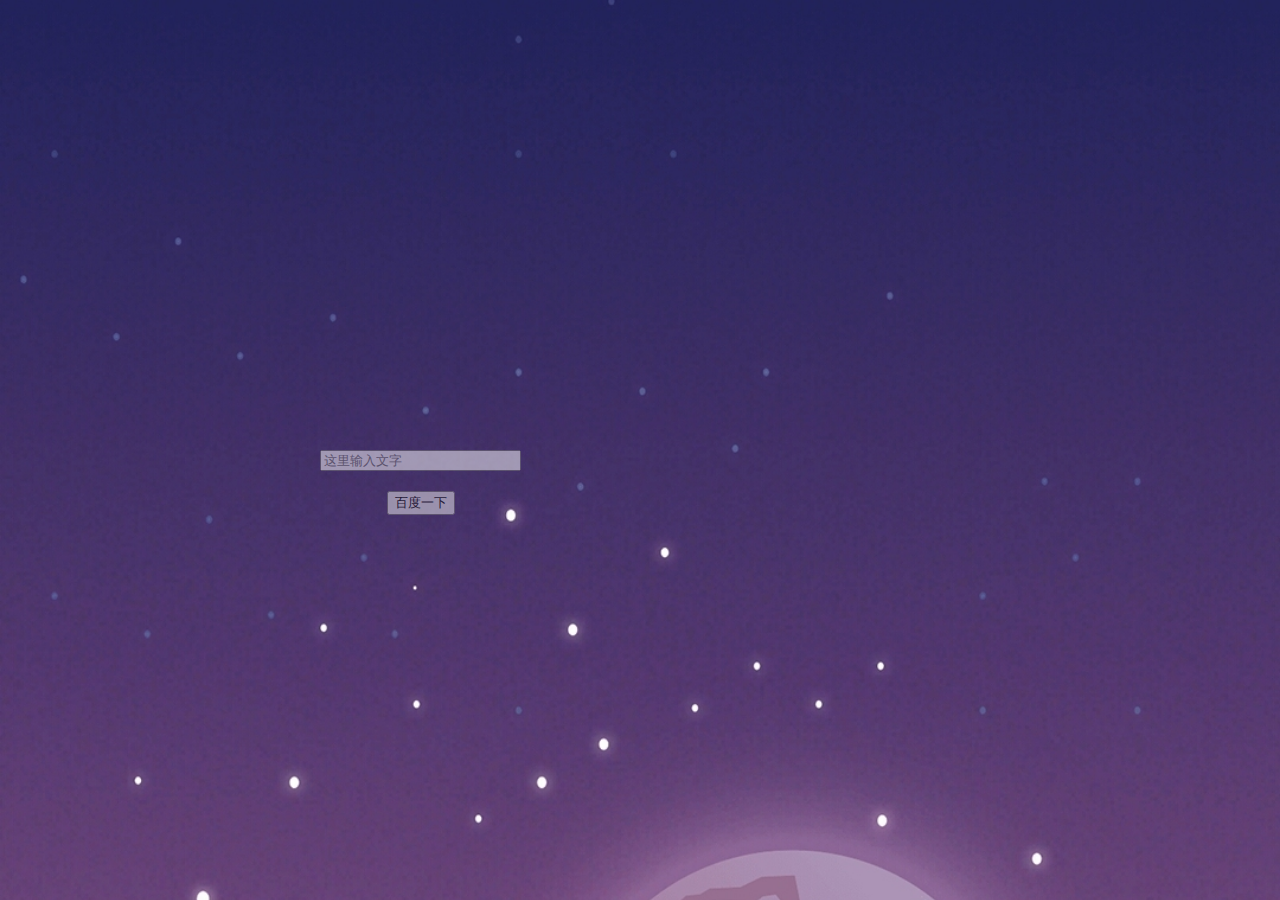
==== index.html @ 8d8f6df3 "Signed-off-by: Yue Ma <Yue Ma>" ====
<!DOCTYPE html>
<html>
<head>
	<meta name="viewport" content="width=device-width, initial-scale=1" charset="utf-8">
	<title>index_mobile</title>
	<link rel="stylesheet" type="text/css" href="css/index.css">
	<script type="text/javascript">
		function search(){
			var a = document.getElementById("search");
			var b = a.value;
			window.location.href='https://www.baidu.com/s?ie=UTF-8&wd='+b;			
		}
	</script>
	<script type="text/javascript" src="js/js.js"></script>
</head>
<body background="img/1.jpg" onfocus="loseOpacity()">

<div id="baidu-search">
	<div  class="textput" >
		<input type="text" onfocus="getOpacity()" onblur="loseOpacity()" placeholder="这里输入文字" size="22" value="" id="search" style="">
	</div>
	<div id="button">
		<button id="search-button" onclick="search()">百度一下</button>
	</div>
</div>

</body>
</html>
---- css/index.css ----
body {
    font-family: Arial, Helvetica, sans-serif;
    text-align: center;
    -webkit-touch-callout: none; -webkit-text-size-adjust: none;
    max-width: 100%;
    overflow-x: hidden;
    padding: 0;
    display: block;
    margin: 8px;
    background-size: 100%;
}

.textput{
	border-radius: 0;
    margin: 0;
}

#baidu-search{
	position: absolute;
	left:25%;
	top: 50%;
}

#button{
	margin-top: 10%;

}

#baidu-search{
	opacity: 0.5;
}
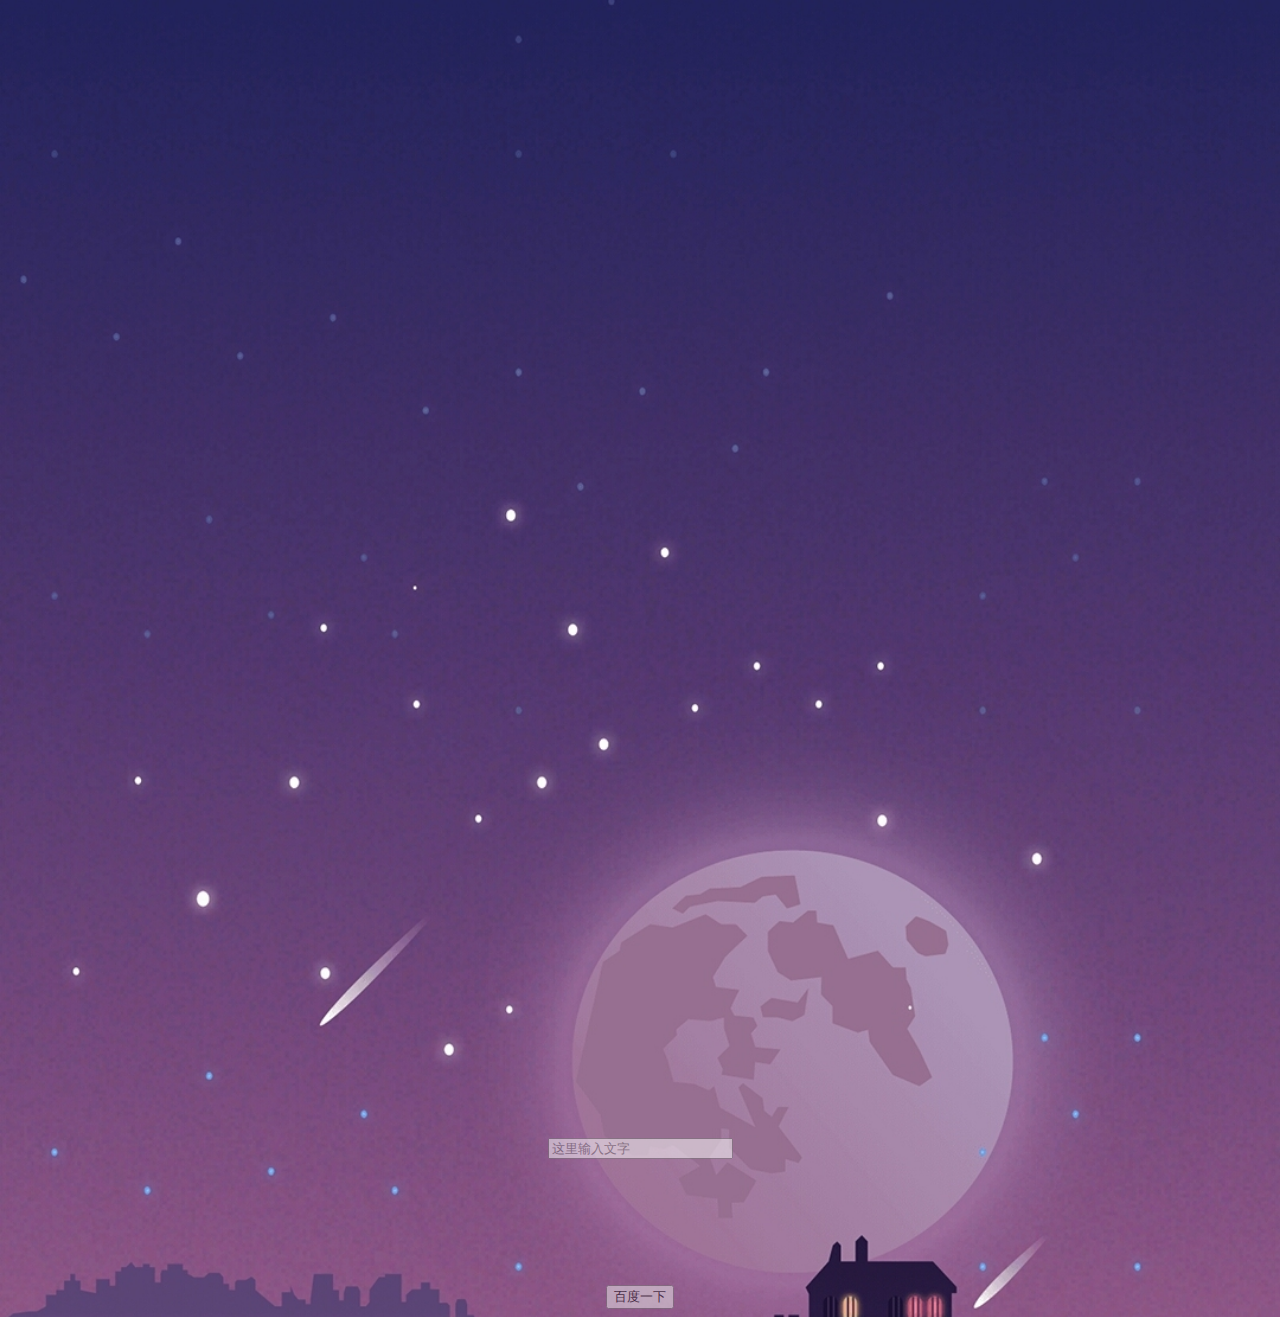
==== commit 7ef6d22c: "Signed-off-by: Yue Ma <Yue Ma>" ====
--- a/index.html
+++ b/index.html
@@ -4,25 +4,17 @@
 	<meta name="viewport" content="width=device-width, initial-scale=1" charset="utf-8">
 	<title>index_mobile</title>
 	<link rel="stylesheet" type="text/css" href="css/index.css">
-	<script type="text/javascript">
-		function search(){
-			var a = document.getElementById("search");
-			var b = a.value;
-			window.location.href='https://www.baidu.com/s?ie=UTF-8&wd='+b;			
-		}
-	</script>
 	<script type="text/javascript" src="js/js.js"></script>
 </head>
 <body background="img/1.jpg" onfocus="loseOpacity()">
 
-<div id="baidu-search">
-	<div  class="textput" >
-		<input type="text" onfocus="getOpacity()" onblur="loseOpacity()" placeholder="这里输入文字" size="22" value="" id="search" style="">
+	<div id="baidu-search">
+		<div  class="textput" >
+			<input type="text" onfocus="getOpacity()" onblur="loseOpacity()" placeholder="这里输入文字" value="" id="search" style="">
+		</div>
+		<div id="button">
+			<button id="search-button" onclick="search()">百度一下</button>
+		</div>
 	</div>
-	<div id="button">
-		<button id="search-button" onclick="search()">百度一下</button>
-	</div>
-</div>
-
 </body>
 </html>--- a/css/index.css
+++ b/css/index.css
@@ -1,31 +1,23 @@
 body {
     font-family: Arial, Helvetica, sans-serif;
     text-align: center;
-    -webkit-touch-callout: none; -webkit-text-size-adjust: none;
-    max-width: 100%;
-    overflow-x: hidden;
-    padding: 0;
-    display: block;
-    margin: 8px;
     background-size: 100%;
 }
 
 .textput{
-	border-radius: 0;
-    margin: 0;
-}
-
-#baidu-search{
-	position: absolute;
-	left:25%;
-	top: 50%;
-}
-
-#button{
-	margin-top: 10%;
 
 }
 
 #baidu-search{
+	margin-top: 90%;
+}
+
+#button{
+
+	margin-top: 10%;
+}
+
+#baidu-search{
+
 	opacity: 0.5;
 }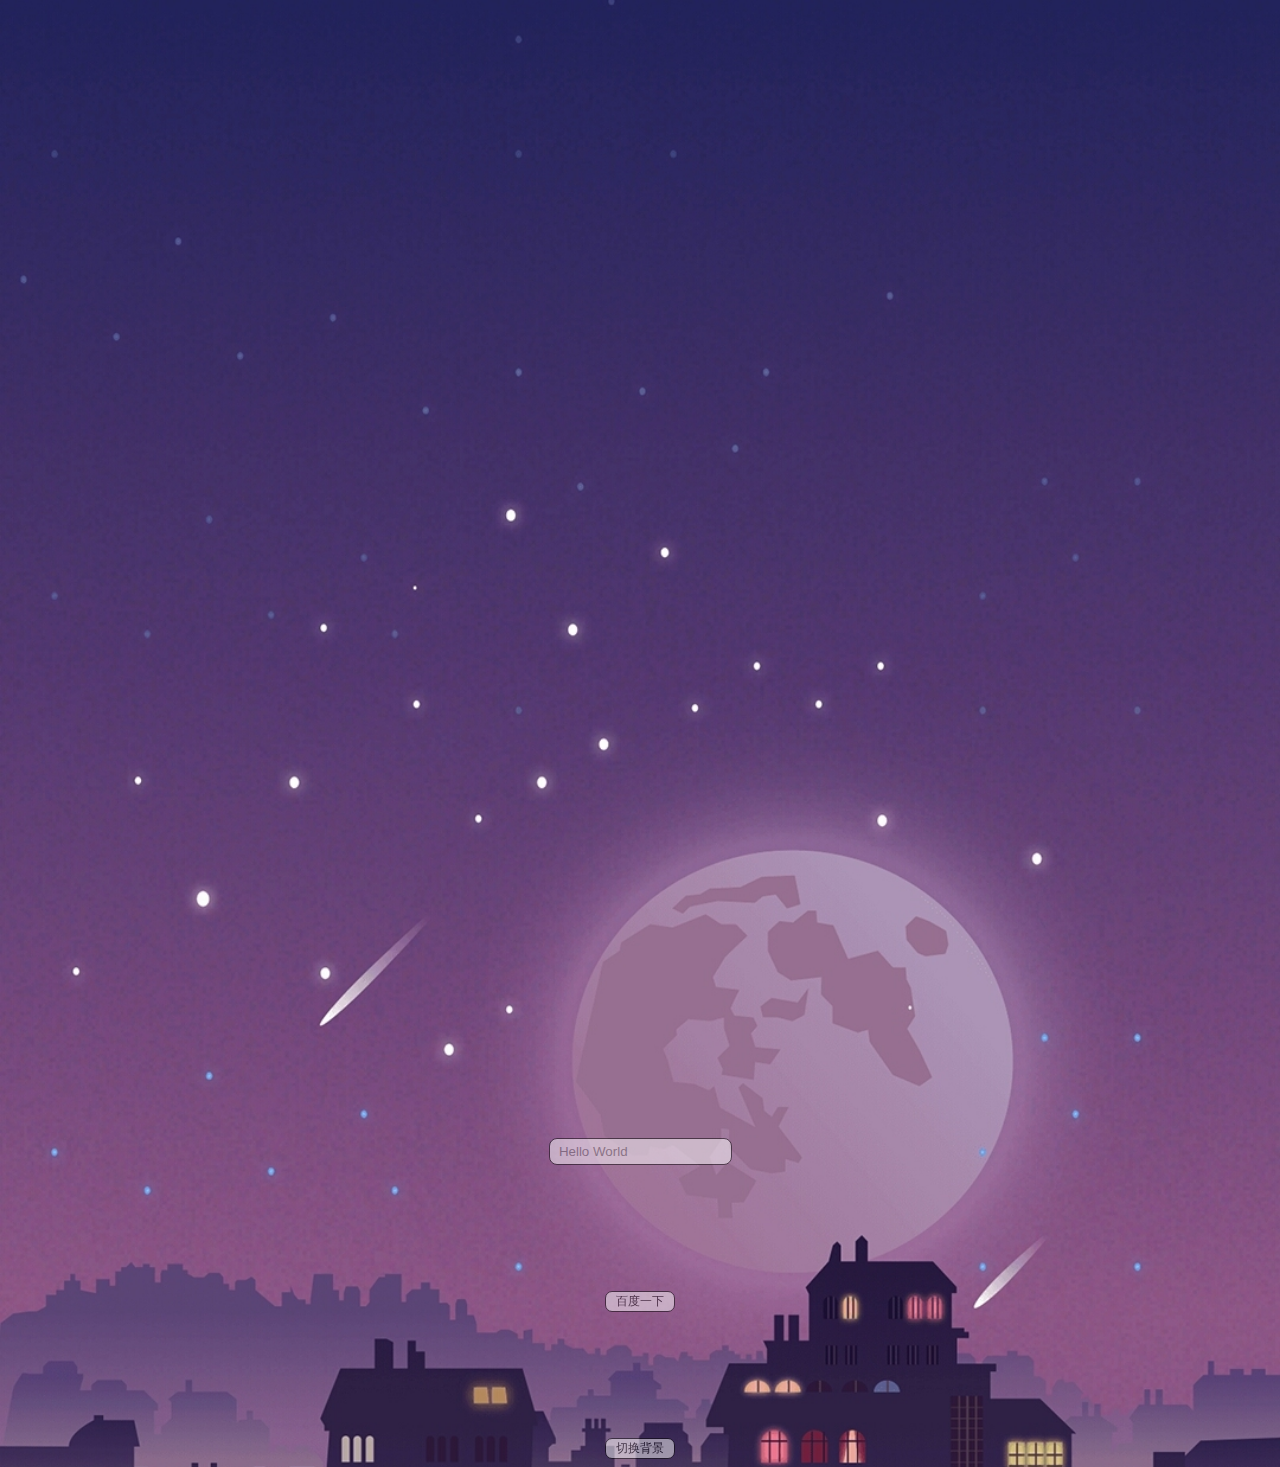
==== commit b741bc37: "Signed-off-by: Yue Ma <Yue Ma>" ====
--- a/index.html
+++ b/index.html
@@ -4,17 +4,22 @@
 	<meta name="viewport" content="width=device-width, initial-scale=1" charset="utf-8">
 	<title>index_mobile</title>
 	<link rel="stylesheet" type="text/css" href="css/index.css">
+	<script src="http://libs.baidu.com/jquery/1.10.2/jquery.min.js"></script>
 	<script type="text/javascript" src="js/js.js"></script>
+	<script type="text/javascript"> window.onload=autoChangebg();</script>
 </head>
-<body background="img/1.jpg" onfocus="loseOpacity()">
+<body id="body" background="img/1.jpg" onfocus="loseOpacity()">
 
 	<div id="baidu-search">
-		<div  class="textput" >
-			<input type="text" onfocus="getOpacity()" onblur="loseOpacity()" placeholder="这里输入文字" value="" id="search" style="">
+		<div  >
+			<input  class="textput" type="text" onfocus="getOpacity()" onblur="loseOpacity()" placeholder="  Hello World" value="" id="search" style="">
 		</div>
-		<div id="button">
-			<button id="search-button" onclick="search()">百度一下</button>
+		<div>
+			<button class="button" id="search-button" onclick="search()">百度一下</button> 
+		</div>
+		<div>
+			<button class="button" onclick="autoChangebg()">切换背景</button> 
 		</div>
 	</div>
 </body>
-</html>+</html>
--- a/css/index.css
+++ b/css/index.css
@@ -1,23 +1,46 @@
 body {
-    font-family: Arial, Helvetica, sans-serif;
     text-align: center;
+/*align-items: center;*/
     background-size: 100%;
+
+    -webkit-user-select:none;
+    -moz-user-select:none;
+    -ms-user-select:none;
+    user-select:none;
+    outline:none;
+
+
+
 }
 
 .textput{
 
+	border:0.5px solid;
+	border-radius:8px;
+	height: 23px;
+	outline-width: 0px;
 }
+
+
+
 
 #baidu-search{
 	margin-top: 90%;
 }
 
-#button{
-
+.button{
+	width: 70px;
+	background-color: white;
 	margin-top: 10%;
+	border:0.5px solid;
+	border-radius:7px;
+	font-size:12px;
+	/*text-align: start;*/
 }
 
 #baidu-search{
 
 	opacity: 0.5;
-}+}
+
+
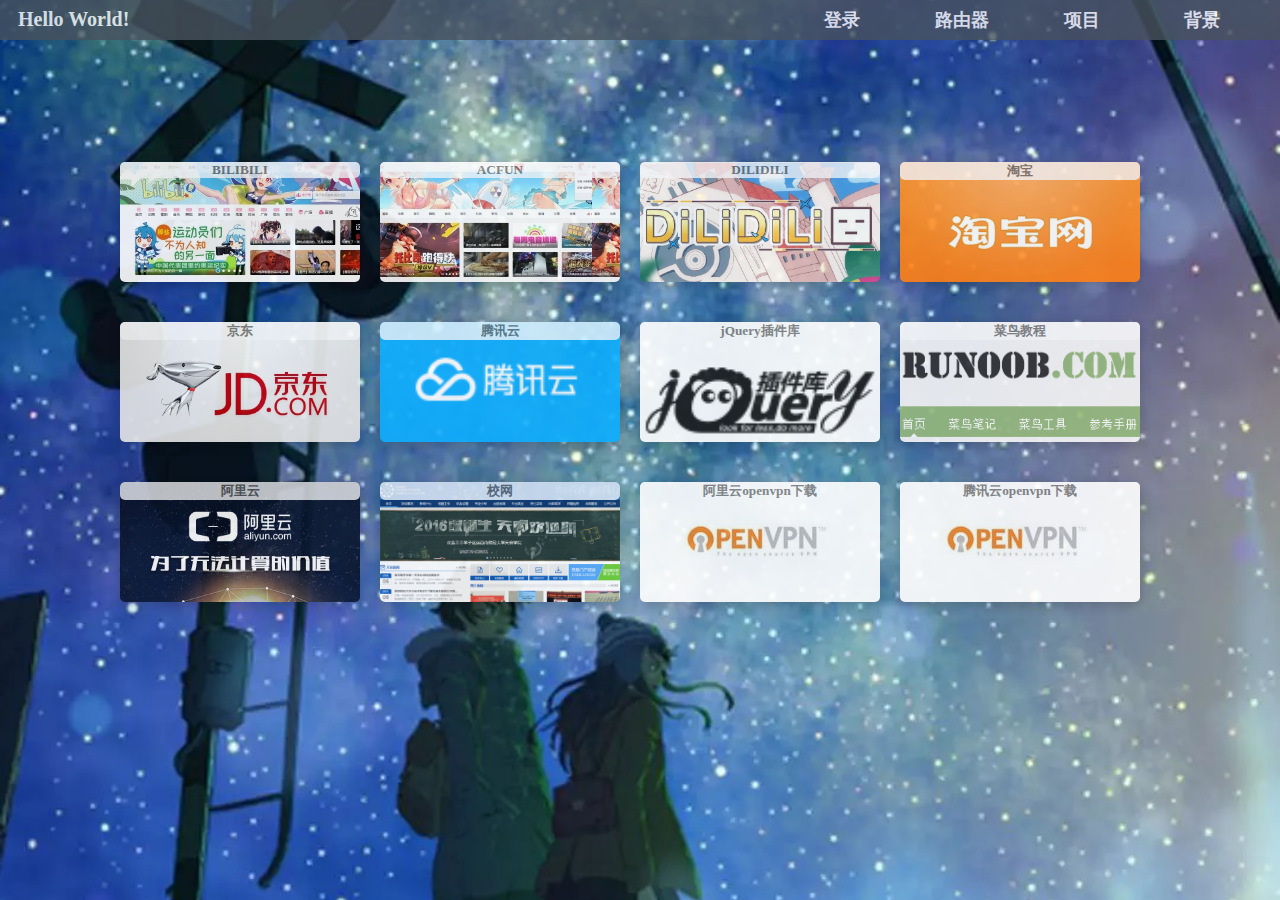
==== commit d1a40a3b: "Signed-off-by: Yue Ma <Yue Ma>" ====
--- a/index.html
+++ b/index.html
@@ -1,25 +1,302 @@
 <!DOCTYPE html>
 <html>
 <head>
-	<meta name="viewport" content="width=device-width, initial-scale=1" charset="utf-8">
-	<title>index_mobile</title>
-	<link rel="stylesheet" type="text/css" href="css/index.css">
-	<script src="http://libs.baidu.com/jquery/1.10.2/jquery.min.js"></script>
-	<script type="text/javascript" src="js/js.js"></script>
-	<script type="text/javascript"> window.onload=autoChangebg();</script>
+
+<script src="http://libs.baidu.com/jquery/1.10.2/jquery.min.js"></script>
+<script src="js/js.js"></script>
+<title>SimpleMe</title>
+<base href="">
+<meta name="description" content="Simpleme">
+<meta name="keyword" content="Simpleme">
+<meta name="author" content="MaY">
+<meta charset="utf-8">
+<script type="text/javascript">
+hQGHuMEAyLn('.adsbygoogle,.fdad,.inner > .add');
+</script>
+<script type="text/javascript"> window.onload=testDevice();</script>
+<style>
+
+body {
+
+    padding:0;
+
+    margin:0;
+
+    overflow:hidden;
+
+	height: 600px;
+}
+
+canvas {
+
+    padding:0;
+
+    margin:0;
+}
+
+div.btnbg {
+
+    position:fixed;
+
+    left:0;
+
+    top:0;
+}
+
+</style>
+
+
+
+
+<!--
+
+/******************************************************************************************************************************************/
+/******************************************************************************************************************************************/
+/******************************************************************************************************************************************/
+/******************************************************************************************************************************************/
+/******************************************************************************************************************************************/
+/******************************************************************************************************************************************/
+/******************************************************************************************************************************************/
+/******************************************************************************************************************************************/
+/******************************************************************************************************************************************/
+/******************************************************************************************************************************************/
+/******************************************************************************************************************************************/
+
+-->
+
+
+
+<link rel="stylesheet" type="text/css" href="css/index.css">
+
+
 </head>
-<body id="body" background="img/1.jpg" onfocus="loseOpacity()">
-
-	<div id="baidu-search">
-		<div  >
-			<input  class="textput" type="text" onfocus="getOpacity()" onblur="loseOpacity()" placeholder="  Hello World" value="" id="search" style="">
+
+<!--  -->
+<!-- <body id="xx" style="background:url(img/lovewallpaper/3.jpg);"> -->
+<!-- background="img/lovewallpaper/3.jpg" -->
+<body id="body" onload="autoChangebg()" height="100%" style="background-position:center; ;background-repeat:no-repeat; background-size:100%;height: 100%;background-origin: sss">
+
+<!-- <img src="img/lovewallpaper/3.jpg" height=110%> -->
+
+<div id="head-bar" >
+
+	<div class="yaBlack" style="position:absolute;color:white;font-size:20px;margin-left:18px;font-weight:bold;height:40px;width:130px;">
+        <div style="position:absolute;font-size:20px;margin:center;font-weight:bold;height:100%;margin-top:8px;">
+	       Hello World!
+        </div>
+	</div>
+
+
+	<div class="ul">
+        <a href="http://1.1.1.1:8000">
+		<div class="li">
+            <div class="li-in" id="li">
+		      登录
+            </div>
 		</div>
-		<div>
-			<button class="button" id="search-button" onclick="search()">百度一下</button> 
-		</div>
-		<div>
-			<button class="button" onclick="autoChangebg()">切换背景</button> 
-		</div>
-	</div>
+        </a>
+        <a href="http://192.168.2.1/login.asp">
+        <div class="li">
+            <div class="li-in">
+              路由器
+            </div>
+        </div>
+        </a>
+        <a href="http://192.168.2.1/login.asp">
+        <div class="li">
+            <div class="li-in">
+              项目
+            </div>
+        </div>
+        </a>
+        <a href="#"onclick="autoChangebg()">
+        <div class="li">
+            <div class="li-in">
+              背景
+            </div>
+        </div>
+        </a>
+
+	</div>
+</div>
+
+
+
+
+
+
+
+
+
+<div style="position:relative;margin-top:100px">
+
+<div class="row" style="margin:auto;">
+
+<div class="float">
+	<div  style="width:240px; height:120px;">
+		<a href="http://www.bilibili.com">
+			<div class="grayBox" style="background-image: url(img/bilibili.jpg);">	
+				<div class="gray"  ">		
+					<h5 class="yaBlack">BILIBILI</h5>
+				</div>	
+			</div>
+		</a>
+	</div>
+</div>
+
+<div class="float">
+	<div  style="width:240px; height:120px;">
+		<a href="http://www.acfun.tv">
+			<div class="grayBox" style="background-image: url(img/acfun.jpg);">	
+				<div class="gray">		
+					<h5 class="yaBlack">ACFUN</h5>
+				</div>	
+			</div>
+		</a>
+	</div>
+</div>
+
+<div class="float">
+	<div  style="width:240px; height:120px;">
+		<a href="http://www.dilidili.com">
+			<div class="grayBox" style="background-image: url(img/dilidili.jpg);background-size:100%;">	
+				<div class="gray"  ">		
+					<h5 class="yaBlack">DILIDILI</h5>
+				</div>	
+			</div>
+		</a>
+	</div>
+</div>
+
+<div class="float">
+	<div  style="width:240px; height:120px;">
+		<a href="http://www.taobao.com">
+			<div class="grayBox" style="background-image: url(img/tb.jpg);background-size:100%;">	
+				<div class="gray"  ">		
+					<h5 class="yaBlack">淘宝</h5>		
+				</div>	
+			</div>
+		</a>
+	</div>
+</div>
+
+
+</div>
+
+<div class="row" style="margin:auto;">
+
+<div class="float">
+	<div  style="width:240px; height:120px;">
+		<a href="http://www.jd.com/">
+			<div class="grayBox" style="background-image: url(img/jd.jpg);background-size:100%;">	
+				<div class="gray"  ">		
+					<h5 class="yaBlack">京东</h5>
+				</div>	
+			</div>
+		</a>
+	</div>
+</div>
+
+<div class="float">
+	<div  style="width:240px; height:120px;">
+		<a href="https://console.qcloud.com/cvm">
+			<div class="grayBox" style="background-image: url(img/tengxunyun.jpg);background-size:100%;">	
+				<div class="gray"  ">		
+					<h5 class="yaBlack">腾讯云</h5>
+				</div>	
+			</div>
+		</a>
+	</div>
+</div>
+
+<div class="float">
+	<div  style="width:240px; height:120px;">
+		<a href="http://www.jq22.com/">
+			<div class="grayBox" style="background-image: url(img/jq22.jpg);background-size:100%;">	
+				<div class="gray"  ">		
+					<h5 class="yaBlack">jQuery插件库</h5>
+				</div>	
+			</div>
+		</a>
+	</div>
+</div>
+
+<div class="float">
+	<div  style="width:240px; height:120px;">
+		<a href="http://www.runoob.com/">
+			<div class="grayBox" style="background-image: url(img/runoob.jpg);background-size:100%;">	
+				<div class="gray"  ">		
+					<h5 class="yaBlack">菜鸟教程</h5>		
+				</div>	
+			</div>
+		</a>
+	</div>
+</div>
+
+
+</div>
+
+<div class="row" style="margin:auto;">
+
+<div class="float">
+	<div  style="width:240px; height:120px;">
+		<a href="https://ecs.console.aliyun.com/#/server/region/cn-qingdao?status=Running">
+			<div class="grayBox" style="background-image: url(img/aliyun.jpg);background-size:100%;">	
+				<div class="gray"  ">		
+					<h5 class="yaBlack">阿里云</h5>
+				</div>	
+			</div>
+		</a>
+	</div>
+</div>
+
+<div class="float">
+	<div  style="width:240px; height:120px;">
+		<a href="http://www.tf-swufe.net/">
+			<div class="grayBox" style="background-image: url(img/tf.jpg);background-size:100%;">	
+				<div class="gray"  ">		
+					<h5 class="yaBlack">校网</h5>
+				</div>	
+			</div>
+		</a>
+	</div>
+</div>
+
+<div class="float">
+	<div  style="width:240px; height:120px;">
+		<a href="http://alixuan.simpleme.cc:9876/openvpn/">
+			<div class="grayBox" style="background-image: url(img/openvpn.jpg);background-size:100%;">	
+				<div class="gray"  ">		
+					<h5 class="yaBlack">阿里云openvpn下载</h5>
+				</div>	
+			</div>
+		</a>
+	</div>
+</div>
+
+<div class="float">
+	<div  style="width:240px; height:120px;">
+		<a href="http://xuan.simpleme.cc:9876/openvpn/">
+			<div class="grayBox" style="background-image: url(img/openvpn.jpg);background-size:100%;">	
+				<div class="gray"  ">		
+					<h5 class="yaBlack">腾讯云openvpn下载</h5>		
+				</div>	
+			</div>
+		</a>
+	</div>
+</div>
+
+</div>
+</div>
+
+
+<!-- <div id="full" >
+<div style="float:right;">
+<iframe src="http://simpleme.cc/kebiao" scrolling="no"></iframe>
+</div>
+</div> -->
+
 </body>
-</html>
+
+
+</html>--- a/css/index.css
+++ b/css/index.css
@@ -1,46 +1,157 @@
-body {
-    text-align: center;
-/*align-items: center;*/
-    background-size: 100%;
+<style>
+.inner > .add{
+    display:none;position:absolute;top:-1000000px;visibility:hidden
+    }
+.fdad,.adsbygoogle{
+    display:none;position:absolute;top:-1000000px;visibility:hidden
+    }
+body{
+    -webkit-touch-callout: none;
+    -webkit-user-select: none;
+    -khtml-user-select: none;
+    -moz-user-select: none;
+    -ms-user-select: none;
+    user-select: none;
+    /*禁止网页文字被选择*/
 
-    -webkit-user-select:none;
-    -moz-user-select:none;
-    -ms-user-select:none;
-    user-select:none;
-    outline:none;
-
+    font-family: PingFangSC-Light,'helvetica neue','hiragino sans gb',tahoma,'microsoft yahei ui','microsoft yahei',simsun,sans-serif;
+    /*字体*/
 
 
 }
 
-.textput{
+a:link {
+text-decoration: none;
+}
+a:visited {
+text-decoration: none;
+}
+a:hover {
+text-decoration: none;
+}
+a:active {
+text-decoration: none;
+}/*隐藏链接下划线*/
 
-	border:0.5px solid;
-	border-radius:8px;
-	height: 23px;
-	outline-width: 0px;
+
+
+.haed{
+
+}
+
+#head-bar{
+
+    top:0%;
+    width: 100%;
+    height: 40px;
+    color:rgb(102, 102, 102);
+    background-color: #48525e;
+    position:relative;
+    top:0%;
+    opacity:0.8;
 }
 
 
 
+.row
+{
+	width:1040px;height:160px;
+}
+.yaBlack
+{
+	font-family:微软雅黑;
 
-#baidu-search{
-	margin-top: 90%;
-}
-
-.button{
-	width: 70px;
-	background-color: white;
-	margin-top: 10%;
-	border:0.5px solid;
-	border-radius:7px;
-	font-size:12px;
-	/*text-align: start;*/
-}
-
-#baidu-search{
-
-	opacity: 0.5;
+} 
+.gray
+{
+    font-weight: bold;
+    color: rgb(102, 102, 102);
+    text-align: center;
+    background-color:white;
+    opacity:0.8;
+    border-radius: 5px;
 }
 
 
+.grayGround
+{
+	background-color: #f6f6f6;
+
+}
+.white
+{
+	color:white;
+}
+
+.shadow
+{
+	box-shadow: 0 3px 12px rgba(0,0,0,.2);
+}
+
+.grayBox
+{
+    width:240px; height:120px; 
+    opacity:0.9; 
+	border-radius: 5px;				/*圆角*/
+	background-color: #f6f6f6;
+	box-shadow: 0px 3px 12px rgba(0,0,0,.2);/*阴影*/
+}
+
+.grayBox:hover{
+    opacity:0.7;                  /*透明度*/
+    box-shadow: 0px 3px 12px gray;
+}
+
+
+.float{
+    width:260px; height:140px;float:left;
+
+
+}
+
+.li{
+    float:left;
+    font-family: 微软雅黑;
+    font-size: 18px;
+    font-weight: bold;
+    color: white;
+    height: 40px;
+    width: 120px;
+
+}
+.li:hover{
+    background-color: rgba(40,40,40,.8);
+}
+
+.li-in{
+    margin-top: 8px;
+    text-align: center;
+}
+
+
+.ul{
+    float:right;
+    margin-right:18px;
+    margin-top:0;
+}
+
+#full{
+    float:right;
+    top: 40px;
+    position: absolute;
+    width: 50%;
+    height: 100%;
+    background-color: black;
+    opacity: 0.5;
+/*    display: none;
+*/}
+
+iframe{
+    position: absolute;
+    float: left;
+    width: 700px;
+    height:850px;
+    margin-top: 40px;
+    background-color: white;
+}
+</style>	